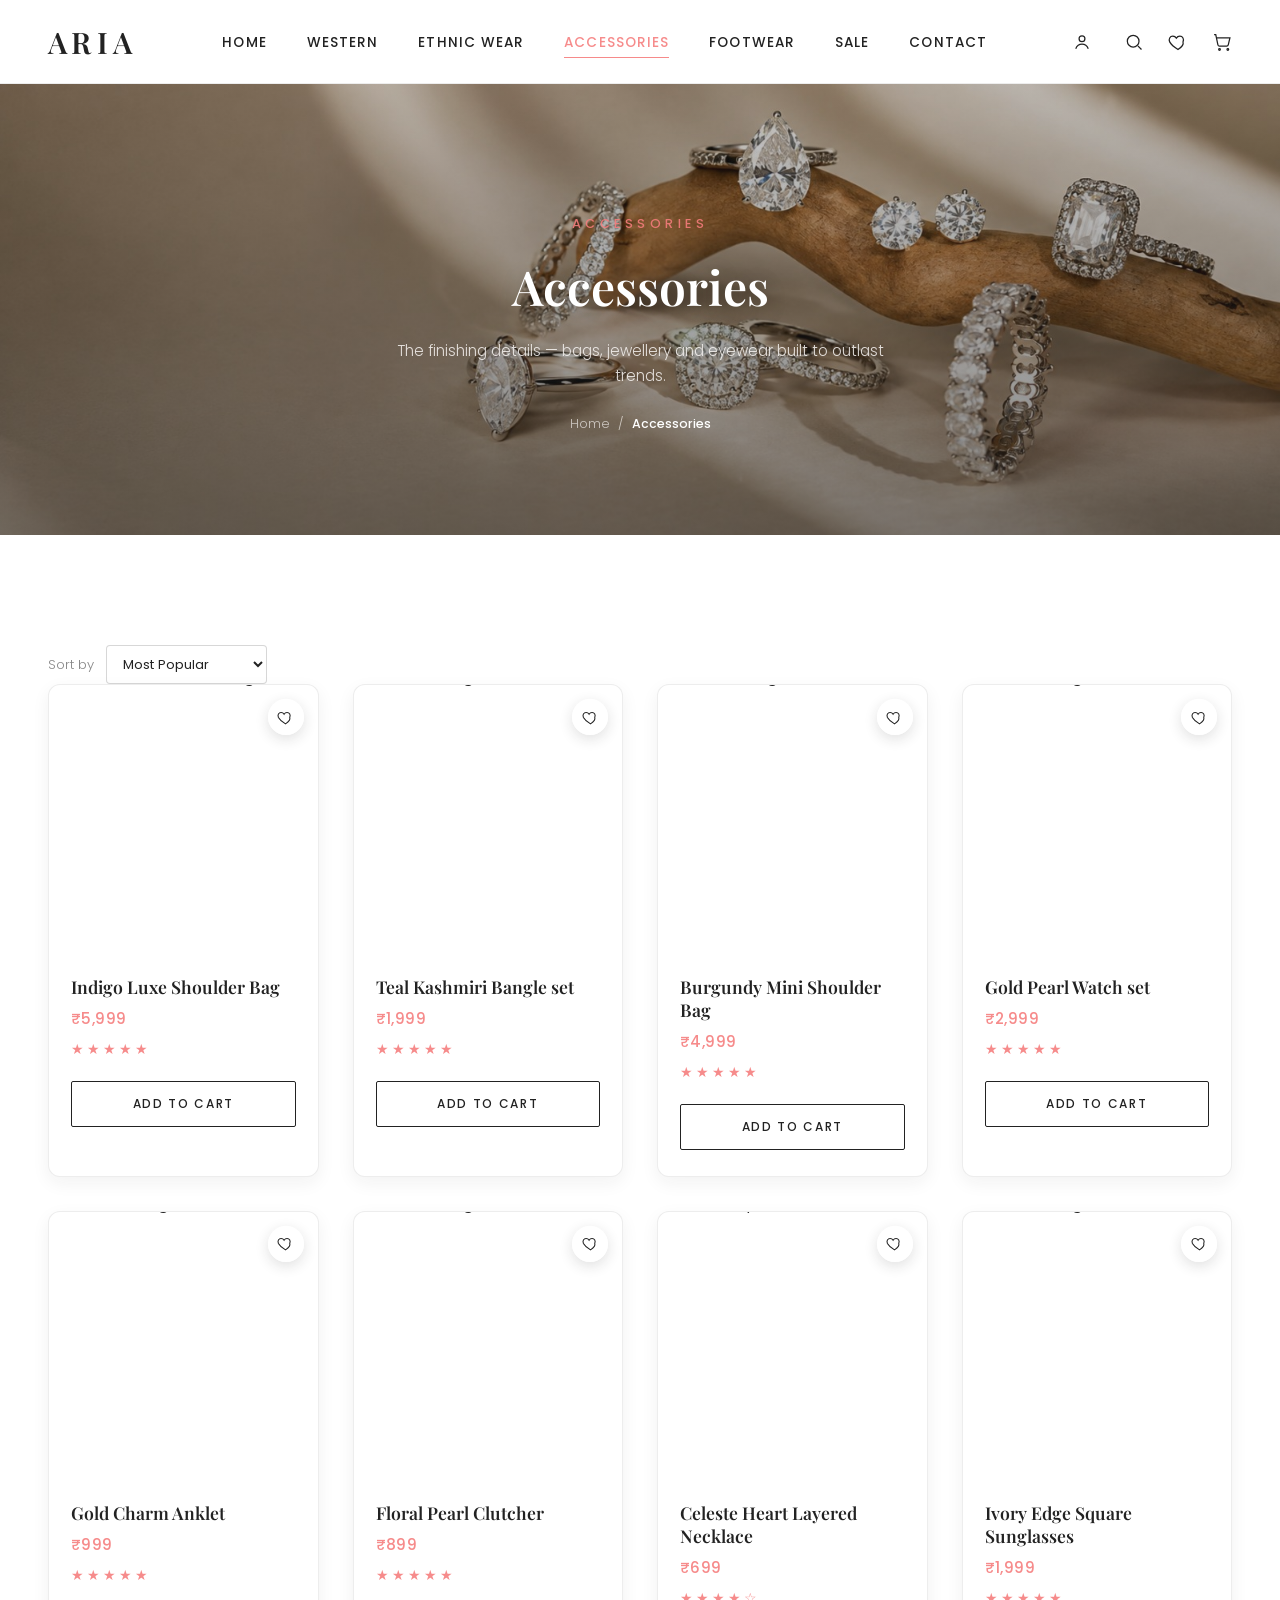
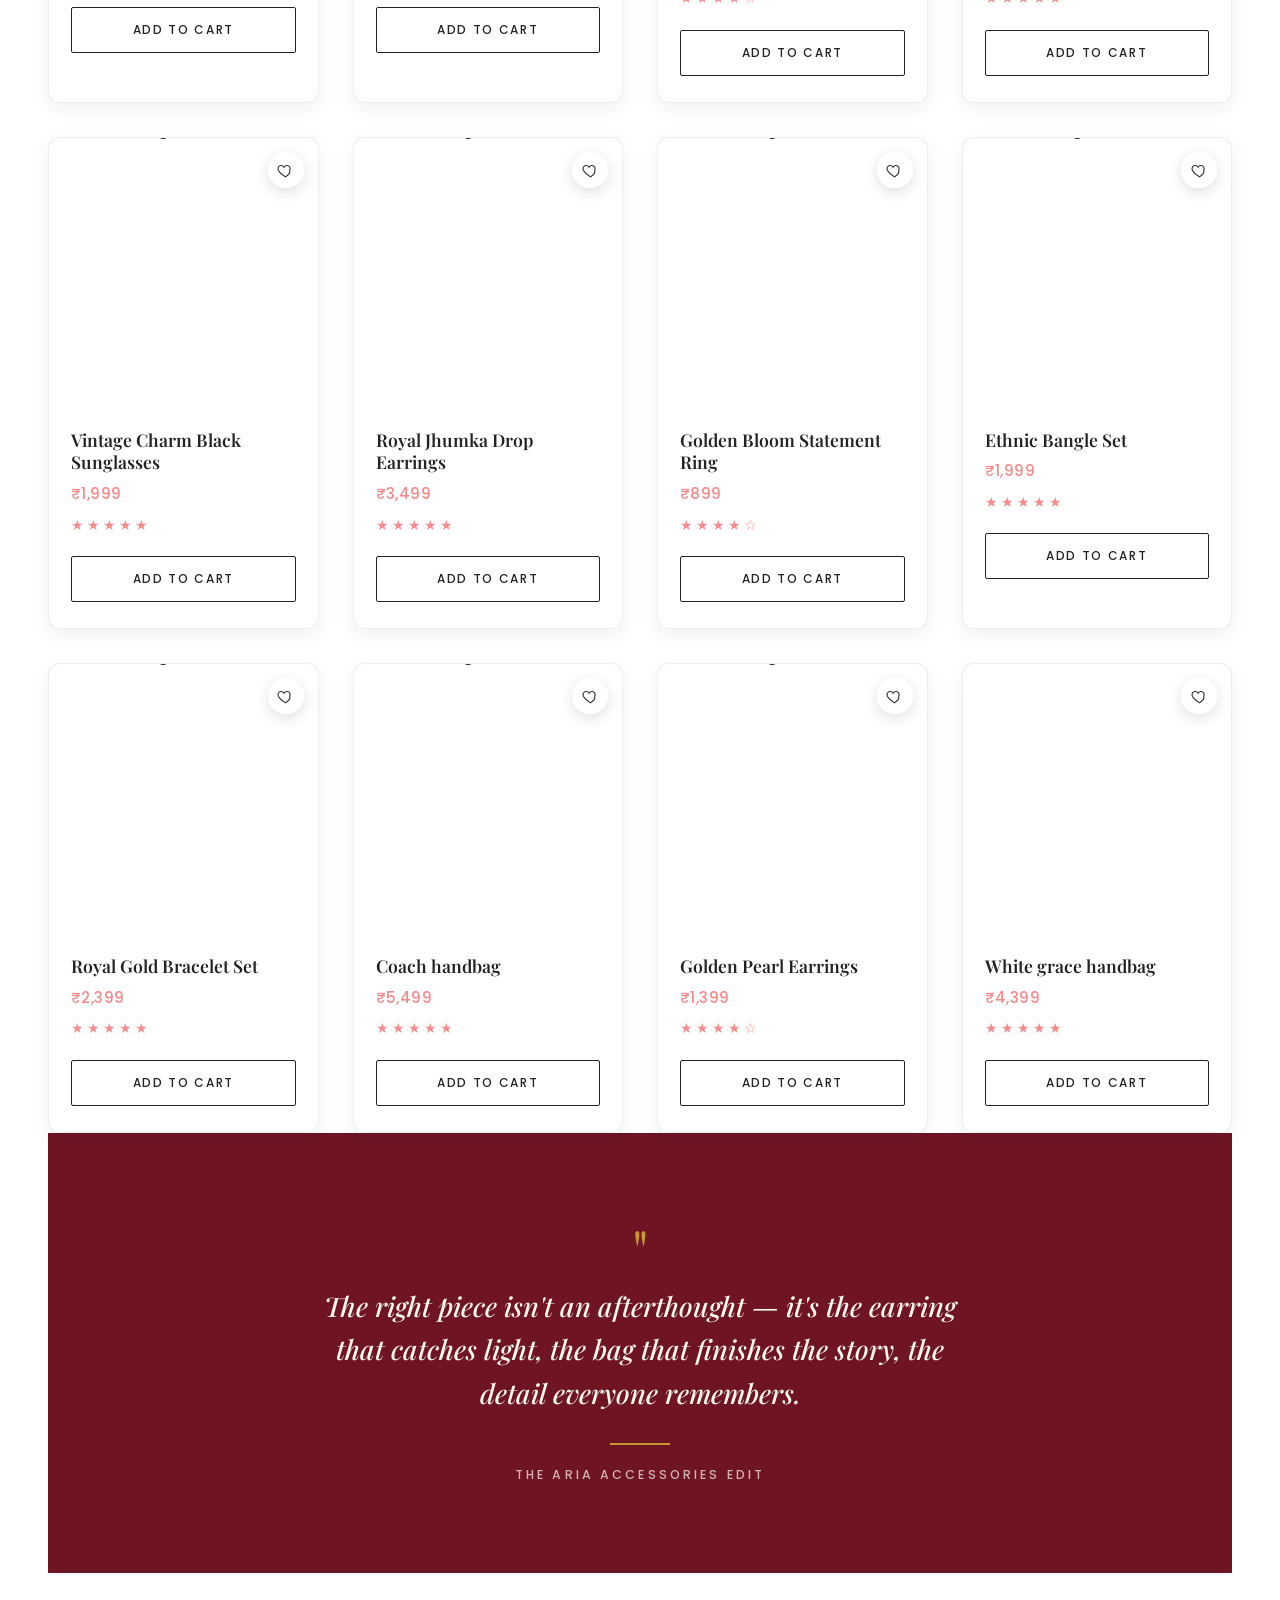
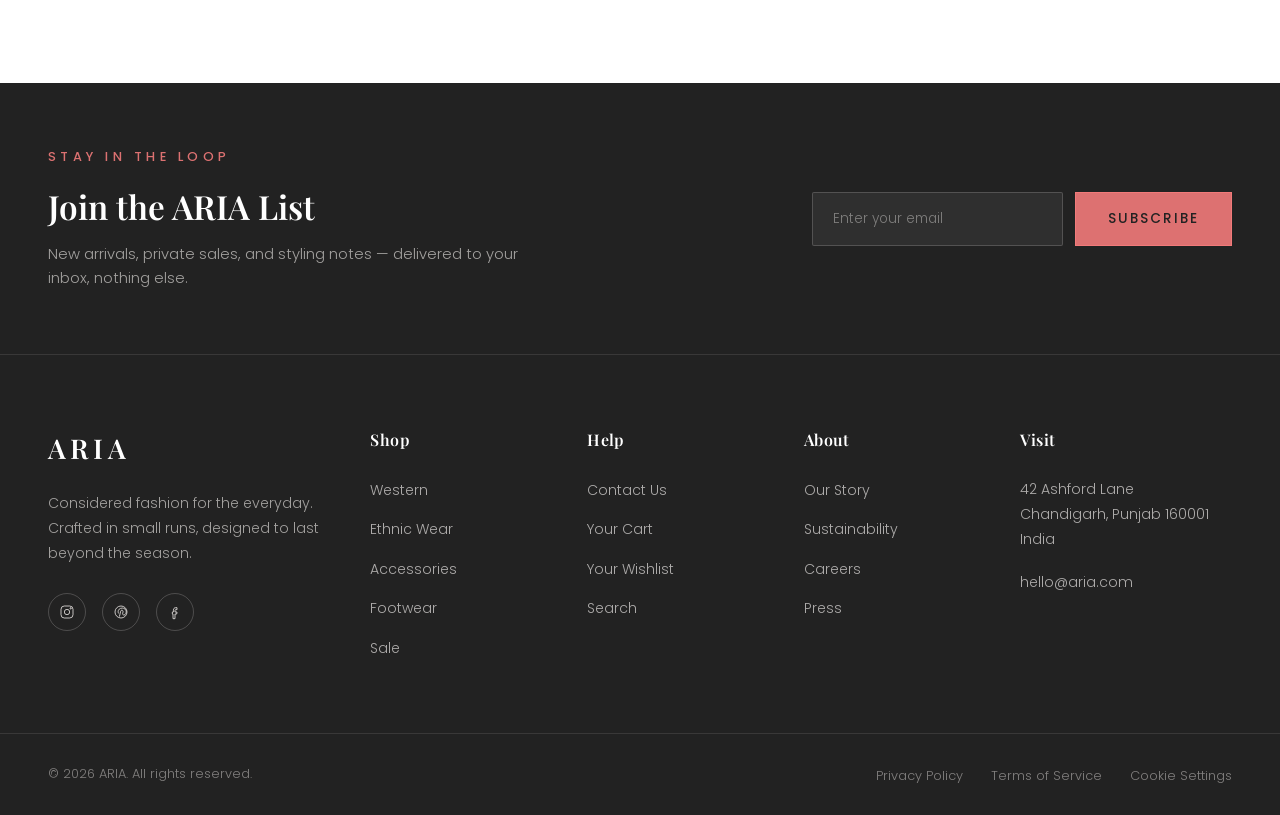
==== accessories.html @ abaa2804 "Add files via upload" ====
<!DOCTYPE html>
<html lang="en">
<head>
  <meta charset="UTF-8">
  <meta name="viewport" content="width=device-width, initial-scale=1.0">
  <title>Accessories — ARIA</title>
  <meta name="description" content="Shop accessories: handbags, sunglasses, jewellery and belts.">
  <link rel="preconnect" href="https://fonts.googleapis.com">
  <link rel="preconnect" href="https://fonts.gstatic.com" crossorigin>
  <link href="https://fonts.googleapis.com/css2?family=Playfair+Display:wght@400;500;600;700&family=Poppins:wght@300;400;500;600&display=swap" rel="stylesheet">
  <link rel="stylesheet" href="accessories.css">
</head>
<body>
  <header class="navbar">
    <div class="navbar__inner">
      <a href="index.html" class="navbar__logo">ARIA</a>

      <nav class="navbar__nav" aria-label="Main navigation">
        <ul class="navbar__links">
          <li><a href="index.html" class="nav-link">Home</a></li>
          <li><a href="western.html" class="nav-link">Western</a></li>
          <li><a href="ethnic.html" class="nav-link">Ethnic Wear</a></li>
          <li><a href="accessories.html" class="nav-link is-active">Accessories</a></li>
          <li><a href="footwear.html" class="nav-link">Footwear</a></li>
          <li><a href="sale.html" class="nav-link">Sale</a></li>
          <li><a href="contact.html" class="nav-link">Contact</a></li>
        </ul>
      </nav>
      <!-- account -->
<a href="login.html" class="icon-link" aria-label="Account, log in or sign up">
  <svg viewBox="0 0 24 24" class="icon" fill="none" stroke="currentColor" stroke-width="1.5">
    <circle cx="12" cy="8" r="3.5"></circle>
    <path d="M4.5 20c1.4-3.6 4.4-5.5 7.5-5.5s6.1 1.9 7.5 5.5"></path>
  </svg>
</a>
      <div class="navbar__icons">
        <!-- search -->
        <a href="search.html" class="icon-link" aria-label="Search">
          <svg viewBox="0 0 24 24" class="icon" fill="none" stroke="currentColor" stroke-width="1.5">
            <circle cx="11" cy="11" r="7"></circle>
            <line x1="21" y1="21" x2="16.65" y2="16.65"></line>
          </svg>
        </a>
        <!-- wishlist -->
        <a href="wishlist.html" class="icon-link" aria-label="Wishlist">
          <svg viewBox="0 0 24 24" class="icon" fill="none" stroke="currentColor" stroke-width="1.5">
            <path d="M12 21s-7.5-4.6-10-9.1C.5 8.4 2.3 5 5.8 5c2 0 3.4 1.1 4.2 2.4C10.8 6.1 12.2 5 14.2 5c3.5 0 5.3 3.4 3.8 6.9C19.5 16.4 12 21 12 21z"></path>
          </svg>
          <span class="icon-badge" data-wishlist-count>0</span>
        </a>
        <!-- cart -->
        <a href="cart.html" class="icon-link" aria-label="Cart">
          <svg viewBox="0 0 24 24" class="icon" fill="none" stroke="currentColor" stroke-width="1.5">
            <circle cx="9" cy="21" r="1"></circle>
            <circle cx="19" cy="21" r="1"></circle>
            <path d="M2.5 3h2l2.6 12.4a2 2 0 0 0 2 1.6h8.4a2 2 0 0 0 2-1.6L21.5 7H6"></path>
          </svg>
          <span class="icon-badge" data-cart-count>0</span>
        </a>
        <button type="button" class="menu-toggle" aria-label="Toggle menu" aria-expanded="false">
          <span></span><span></span><span></span>
        </button>
      </div>
    </div>
  </header>
  <section class="page-banner">
    <div class="page-banner__inner">
      <p class="page-banner__eyebrow">Accessories</p>
      <h1 class="page-banner__heading">Accessories</h1>
      <p class="page-banner__text">The finishing details — bags, jewellery and eyewear built to outlast trends.</p>
      <nav class="breadcrumbs" aria-label="Breadcrumb">
        <a href="index.html">Home</a>
        <span>/</span>
        <span aria-current="page">Accessories</span>
      </nav>
    </div>
  </section>
  <section class="arrivals shop-section" aria-labelledby="shop-heading">
  
      <div class="filter-bar__meta">
        
        <label class="filter-bar__sort">
          Sort by
          <select data-sort-select>
            <option value="newest">Newest</option>
            <option value="price-asc">Price: Low to High</option>
            <option value="price-desc">Price: High to Low</option>
            <option value="popular" selected>Most Popular</option>
          </select>
        </label>
      </div>
    </div>
    <div class="arrivals__grid " data-product-grid>
      <article class="product-card" data-category="Bags" data-price="3999">
        <div class="product-card__image-wrap">
          
          <button type="button" class="btn-wishlist" aria-label="Add Luna Metallic Handbag to wishlist">
            <svg viewBox="0 0 24 24" class="icon" fill="none" stroke="currentColor" stroke-width="1.5">
              <path d="M12 21s-7.5-4.6-10-9.1C.5 8.4 2.3 5 5.8 5c2 0 3.4 1.1 4.2 2.4C10.8 6.1 12.2 5 14.2 5c3.5 0 5.3 3.4 3.8 6.9C19.5 16.4 12 21 12 21z"></path>
            </svg>
          </button>
          <img src="https://i.pinimg.com/736x/60/20/68/602068c076c9138ba97f02c3cc2f4367.jpg" alt="Luna metallic handbag" class="product-card__image" loading="lazy">
        </div>
        <div class="product-card__info">
          <h3 class="product-card__name">Indigo Luxe Shoulder Bag</h3>
          <p class="product-card__price">₹5,999</p>
          <div class="star-rating" aria-label="Rated 5 out of 5 stars">
            <span>&#9733;</span><span>&#9733;</span><span>&#9733;</span><span>&#9733;</span><span>&#9733;</span>
          </div>
          <button type="button" class="btn-add-cart">Add to Cart</button>
        </div>
      </article>
      <article class="product-card" data-category="Eyewear" data-price="1999">
        <div class="product-card__image-wrap">
          
          <button type="button" class="btn-wishlist" aria-label="Add Noir Luxe Sunglasses to wishlist">
            <svg viewBox="0 0 24 24" class="icon" fill="none" stroke="currentColor" stroke-width="1.5">
              <path d="M12 21s-7.5-4.6-10-9.1C.5 8.4 2.3 5 5.8 5c2 0 3.4 1.1 4.2 2.4C10.8 6.1 12.2 5 14.2 5c3.5 0 5.3 3.4 3.8 6.9C19.5 16.4 12 21 12 21z"></path>
            </svg>
          </button>
          <img src="https://i.pinimg.com/736x/85/cb/fd/85cbfd3a54c96c14fa4e8f528e2cf90d.jpg" alt="Noir luxe sunglasses" class="product-card__image" loading="lazy">
        </div>
        <div class="product-card__info">
          <h3 class="product-card__name">Teal Kashmiri Bangle set</h3>
          <p class="product-card__price">₹1,999</p>
          <div class="star-rating" aria-label="Rated 5 out of 5 stars">
            <span>&#9733;</span><span>&#9733;</span><span>&#9733;</span><span>&#9733;</span><span>&#9733;</span>
          </div>
          <button type="button" class="btn-add-cart">Add to Cart</button>
        </div>
      </article>
      <article class="product-card" data-category="Eyewear" data-price="1999">
        <div class="product-card__image-wrap">
          
          <button type="button" class="btn-wishlist" aria-label="Add Noir Luxe Sunglasses to wishlist">
            <svg viewBox="0 0 24 24" class="icon" fill="none" stroke="currentColor" stroke-width="1.5">
              <path d="M12 21s-7.5-4.6-10-9.1C.5 8.4 2.3 5 5.8 5c2 0 3.4 1.1 4.2 2.4C10.8 6.1 12.2 5 14.2 5c3.5 0 5.3 3.4 3.8 6.9C19.5 16.4 12 21 12 21z"></path>
            </svg>
          </button>
          <img src="https://i.pinimg.com/736x/68/08/d7/6808d70d153dd049668aa080466067ca.jpg" alt="Noir luxe sunglasses" class="product-card__image" loading="lazy">
        </div>
        <div class="product-card__info">
          <h3 class="product-card__name">Burgundy Mini Shoulder Bag</h3>
          <p class="product-card__price">₹4,999</p>
          <div class="star-rating" aria-label="Rated 5 out of 5 stars">
            <span>&#9733;</span><span>&#9733;</span><span>&#9733;</span><span>&#9733;</span><span>&#9733;</span>
          </div>
          <button type="button" class="btn-add-cart">Add to Cart</button>
        </div>
      </article>
      <article class="product-card" data-category="Eyewear" data-price="1999">
        <div class="product-card__image-wrap">
          
          <button type="button" class="btn-wishlist" aria-label="Add Noir Luxe Sunglasses to wishlist">
            <svg viewBox="0 0 24 24" class="icon" fill="none" stroke="currentColor" stroke-width="1.5">
              <path d="M12 21s-7.5-4.6-10-9.1C.5 8.4 2.3 5 5.8 5c2 0 3.4 1.1 4.2 2.4C10.8 6.1 12.2 5 14.2 5c3.5 0 5.3 3.4 3.8 6.9C19.5 16.4 12 21 12 21z"></path>
            </svg>
          </button>
          <img src="https://i.pinimg.com/736x/0a/fb/5a/0afb5a76e000cd88df48e771f64b5a23.jpg" alt="Noir luxe sunglasses" class="product-card__image" loading="lazy">
        </div>
        <div class="product-card__info">
          <h3 class="product-card__name">Gold Pearl Watch set</h3>
          <p class="product-card__price">₹2,999</p>
          <div class="star-rating" aria-label="Rated 5 out of 5 stars">
            <span>&#9733;</span><span>&#9733;</span><span>&#9733;</span><span>&#9733;</span><span>&#9733;</span>
          </div>
          <button type="button" class="btn-add-cart">Add to Cart</button>
        </div>
      </article>
      <article class="product-card" data-category="Eyewear" data-price="1999">
        <div class="product-card__image-wrap">
          
          <button type="button" class="btn-wishlist" aria-label="Add Noir Luxe Sunglasses to wishlist">
            <svg viewBox="0 0 24 24" class="icon" fill="none" stroke="currentColor" stroke-width="1.5">
              <path d="M12 21s-7.5-4.6-10-9.1C.5 8.4 2.3 5 5.8 5c2 0 3.4 1.1 4.2 2.4C10.8 6.1 12.2 5 14.2 5c3.5 0 5.3 3.4 3.8 6.9C19.5 16.4 12 21 12 21z"></path>
            </svg>
          </button>
          <img src="https://i.pinimg.com/736x/27/ab/d6/27abd618ab5b636e721ae0965f995fbb.jpg" alt="Noir luxe sunglasses" class="product-card__image" loading="lazy">
        </div>
        <div class="product-card__info">
          <h3 class="product-card__name">Gold Charm Anklet</h3>
          <p class="product-card__price">₹999</p>
          <div class="star-rating" aria-label="Rated 5 out of 5 stars">
            <span>&#9733;</span><span>&#9733;</span><span>&#9733;</span><span>&#9733;</span><span>&#9733;</span>
          </div>
          <button type="button" class="btn-add-cart">Add to Cart</button>
        </div>
      </article>

      <article class="product-card" data-category="Eyewear" data-price="1999">
        <div class="product-card__image-wrap">
          
          <button type="button" class="btn-wishlist" aria-label="Add Noir Luxe Sunglasses to wishlist">
            <svg viewBox="0 0 24 24" class="icon" fill="none" stroke="currentColor" stroke-width="1.5">
              <path d="M12 21s-7.5-4.6-10-9.1C.5 8.4 2.3 5 5.8 5c2 0 3.4 1.1 4.2 2.4C10.8 6.1 12.2 5 14.2 5c3.5 0 5.3 3.4 3.8 6.9C19.5 16.4 12 21 12 21z"></path>
            </svg>
          </button>
          <img src="https://i.pinimg.com/736x/20/47/6f/20476f0fa6acae4bd4856484c4155cf2.jpg" alt="Noir luxe sunglasses" class="product-card__image" loading="lazy">
        </div>
        <div class="product-card__info">
          <h3 class="product-card__name">Floral Pearl Clutcher</h3>
          <p class="product-card__price">₹899</p>
          <div class="star-rating" aria-label="Rated 5 out of 5 stars">
            <span>&#9733;</span><span>&#9733;</span><span>&#9733;</span><span>&#9733;</span><span>&#9733;</span>
          </div>
          <button type="button" class="btn-add-cart">Add to Cart</button>
        </div>
      </article>

      <article class="product-card" data-category="Jewellery" data-price="1799">
        <div class="product-card__image-wrap">
          
          <button type="button" class="btn-wishlist" aria-label="Add Celeste Layered Necklace to wishlist">
            <svg viewBox="0 0 24 24" class="icon" fill="none" stroke="currentColor" stroke-width="1.5">
              <path d="M12 21s-7.5-4.6-10-9.1C.5 8.4 2.3 5 5.8 5c2 0 3.4 1.1 4.2 2.4C10.8 6.1 12.2 5 14.2 5c3.5 0 5.3 3.4 3.8 6.9C19.5 16.4 12 21 12 21z"></path>
            </svg>
          </button>
          <img src="https://i.pinimg.com/1200x/ae/f9/b3/aef9b3e611f732db3b8d74d9e1dc13fb.jpg" alt="Celeste layered necklace" class="product-card__image" loading="lazy">
        </div>
        <div class="product-card__info">
          <h3 class="product-card__name">Celeste Heart Layered Necklace</h3>
          <p class="product-card__price">₹699</p>
          <div class="star-rating" aria-label="Rated 4 out of 5 stars">
            <span>&#9733;</span><span>&#9733;</span><span>&#9733;</span><span>&#9733;</span><span>&#9734;</span>
          </div>
          <button type="button" class="btn-add-cart">Add to Cart</button>
        </div>
      </article>
      <article class="product-card" data-category="Eyewear" data-price="1999">
        <div class="product-card__image-wrap">
          
          <button type="button" class="btn-wishlist" aria-label="Add Noir Luxe Sunglasses to wishlist">
            <svg viewBox="0 0 24 24" class="icon" fill="none" stroke="currentColor" stroke-width="1.5">
              <path d="M12 21s-7.5-4.6-10-9.1C.5 8.4 2.3 5 5.8 5c2 0 3.4 1.1 4.2 2.4C10.8 6.1 12.2 5 14.2 5c3.5 0 5.3 3.4 3.8 6.9C19.5 16.4 12 21 12 21z"></path>
            </svg>
          </button>
          <img src="https://i.pinimg.com/736x/40/cf/2a/40cf2a49d612ba98e9dedd20afcadd96.jpg" alt="Noir luxe sunglasses" class="product-card__image" loading="lazy">
        </div>
        <div class="product-card__info">
          <h3 class="product-card__name">Ivory Edge Square Sunglasses</h3>
          <p class="product-card__price">₹1,999</p>
          <div class="star-rating" aria-label="Rated 5 out of 5 stars">
            <span>&#9733;</span><span>&#9733;</span><span>&#9733;</span><span>&#9733;</span><span>&#9733;</span>
          </div>
          <button type="button" class="btn-add-cart">Add to Cart</button>
        </div>
      </article>
      <article class="product-card" data-category="Eyewear" data-price="1999">
        <div class="product-card__image-wrap">
          
          <button type="button" class="btn-wishlist" aria-label="Add Noir Luxe Sunglasses to wishlist">
            <svg viewBox="0 0 24 24" class="icon" fill="none" stroke="currentColor" stroke-width="1.5">
              <path d="M12 21s-7.5-4.6-10-9.1C.5 8.4 2.3 5 5.8 5c2 0 3.4 1.1 4.2 2.4C10.8 6.1 12.2 5 14.2 5c3.5 0 5.3 3.4 3.8 6.9C19.5 16.4 12 21 12 21z"></path>
            </svg>
          </button>
          <img src="https://i.pinimg.com/736x/4f/61/bd/4f61bdd1545cc6475b899d407a676a05.jpg" alt="Noir luxe sunglasses" class="product-card__image" loading="lazy">
        </div>
        <div class="product-card__info">
          <h3 class="product-card__name">Vintage Charm Black Sunglasses</h3>
          <p class="product-card__price">₹1,999</p>
          <div class="star-rating" aria-label="Rated 5 out of 5 stars">
            <span>&#9733;</span><span>&#9733;</span><span>&#9733;</span><span>&#9733;</span><span>&#9733;</span>
          </div>
          <button type="button" class="btn-add-cart">Add to Cart</button>
        </div>
      </article>
      <article class="product-card" data-category="Eyewear" data-price="1999">
        <div class="product-card__image-wrap">
          
          <button type="button" class="btn-wishlist" aria-label="Add Noir Luxe Sunglasses to wishlist">
            <svg viewBox="0 0 24 24" class="icon" fill="none" stroke="currentColor" stroke-width="1.5">
              <path d="M12 21s-7.5-4.6-10-9.1C.5 8.4 2.3 5 5.8 5c2 0 3.4 1.1 4.2 2.4C10.8 6.1 12.2 5 14.2 5c3.5 0 5.3 3.4 3.8 6.9C19.5 16.4 12 21 12 21z"></path>
            </svg>
          </button>
          <img src="https://i.pinimg.com/736x/b7/50/e5/b750e5a680fbdda62bf4608f261cb906.jpg" alt="Noir luxe sunglasses" class="product-card__image" loading="lazy">
        </div>
        <div class="product-card__info">
          <h3 class="product-card__name">Royal Jhumka Drop Earrings</h3>
          <p class="product-card__price">₹3,499</p>
          <div class="star-rating" aria-label="Rated 5 out of 5 stars">
            <span>&#9733;</span><span>&#9733;</span><span>&#9733;</span><span>&#9733;</span><span>&#9733;</span>
          </div>
          <button type="button" class="btn-add-cart">Add to Cart</button>
        </div>
      </article>
      <article class="product-card" data-category="Eyewear" data-price="1999">
        <div class="product-card__image-wrap">
          
          <button type="button" class="btn-wishlist" aria-label="Add Noir Luxe Sunglasses to wishlist">
            <svg viewBox="0 0 24 24" class="icon" fill="none" stroke="currentColor" stroke-width="1.5">
              <path d="M12 21s-7.5-4.6-10-9.1C.5 8.4 2.3 5 5.8 5c2 0 3.4 1.1 4.2 2.4C10.8 6.1 12.2 5 14.2 5c3.5 0 5.3 3.4 3.8 6.9C19.5 16.4 12 21 12 21z"></path>
            </svg>
          </button>
          <img src="https://i.pinimg.com/736x/3b/31/d0/3b31d015b80c87a4a9eb5348ef7c89b0.jpg" alt="Noir luxe sunglasses" class="product-card__image" loading="lazy">
        </div>
        <div class="product-card__info">
          <h3 class="product-card__name">Golden Bloom Statement Ring</h3>
          <p class="product-card__price">₹899</p>
          <div class="star-rating" aria-label="Rated 5 out of 5 stars">
            <span>&#9733;</span><span>&#9733;</span><span>&#9733;</span><span>&#9733;</span><span>&#9734;</span>
          </div>
          <button type="button" class="btn-add-cart">Add to Cart</button>
        </div>
      </article>
      <article class="product-card" data-category="Eyewear" data-price="1999">
        <div class="product-card__image-wrap">
          
          <button type="button" class="btn-wishlist" aria-label="Add Noir Luxe Sunglasses to wishlist">
            <svg viewBox="0 0 24 24" class="icon" fill="none" stroke="currentColor" stroke-width="1.5">
              <path d="M12 21s-7.5-4.6-10-9.1C.5 8.4 2.3 5 5.8 5c2 0 3.4 1.1 4.2 2.4C10.8 6.1 12.2 5 14.2 5c3.5 0 5.3 3.4 3.8 6.9C19.5 16.4 12 21 12 21z"></path>
            </svg>
          </button>
          <img src="https://i.pinimg.com/736x/02/cf/8f/02cf8f1fe417a9a9e61f46622a0d399a.jpg" alt="Noir luxe sunglasses" class="product-card__image" loading="lazy">
        </div>
        <div class="product-card__info">
          <h3 class="product-card__name">Ethnic Bangle Set</h3>
          <p class="product-card__price">₹1,999</p>
          <div class="star-rating" aria-label="Rated 5 out of 5 stars">
            <span>&#9733;</span><span>&#9733;</span><span>&#9733;</span><span>&#9733;</span><span>&#9733;</span>
          </div>
          <button type="button" class="btn-add-cart">Add to Cart</button>
        </div>
      </article>
      <article class="product-card" data-category="Eyewear" data-price="1999">
        <div class="product-card__image-wrap">
          
          <button type="button" class="btn-wishlist" aria-label="Add Noir Luxe Sunglasses to wishlist">
            <svg viewBox="0 0 24 24" class="icon" fill="none" stroke="currentColor" stroke-width="1.5">
              <path d="M12 21s-7.5-4.6-10-9.1C.5 8.4 2.3 5 5.8 5c2 0 3.4 1.1 4.2 2.4C10.8 6.1 12.2 5 14.2 5c3.5 0 5.3 3.4 3.8 6.9C19.5 16.4 12 21 12 21z"></path>
            </svg>
          </button>
          <img src="https://i.pinimg.com/736x/08/ce/ba/08ceba9ff7a7661d224fc0d15970b5b2.jpg" alt="Noir luxe sunglasses" class="product-card__image" loading="lazy">
        </div>
        <div class="product-card__info">
          <h3 class="product-card__name">Royal Gold Bracelet Set</h3>
          <p class="product-card__price">₹2,399</p>
          <div class="star-rating" aria-label="Rated 5 out of 5 stars">
            <span>&#9733;</span><span>&#9733;</span><span>&#9733;</span><span>&#9733;</span><span>&#9733;</span>
          </div>
          <button type="button" class="btn-add-cart">Add to Cart</button>
        </div>
      </article>
      <article class="product-card" data-category="Eyewear" data-price="1999">
        <div class="product-card__image-wrap">
          
          <button type="button" class="btn-wishlist" aria-label="Add Noir Luxe Sunglasses to wishlist">
            <svg viewBox="0 0 24 24" class="icon" fill="none" stroke="currentColor" stroke-width="1.5">
              <path d="M12 21s-7.5-4.6-10-9.1C.5 8.4 2.3 5 5.8 5c2 0 3.4 1.1 4.2 2.4C10.8 6.1 12.2 5 14.2 5c3.5 0 5.3 3.4 3.8 6.9C19.5 16.4 12 21 12 21z"></path>
            </svg>
          </button>
          <img src="https://i.pinimg.com/1200x/7b/26/17/7b26175ce38d9e03d7379e2b7d85aa0e.jpg" alt="Noir luxe sunglasses" class="product-card__image" loading="lazy">
        </div>
        <div class="product-card__info">
          <h3 class="product-card__name">Coach handbag</h3>
          <p class="product-card__price">₹5,499</p>
          <div class="star-rating" aria-label="Rated 5 out of 5 stars">
            <span>&#9733;</span><span>&#9733;</span><span>&#9733;</span><span>&#9733;</span><span>&#9733;</span>
          </div>
          <button type="button" class="btn-add-cart">Add to Cart</button>
        </div>
      </article>
      <article class="product-card" data-category="Eyewear" data-price="1999">
        <div class="product-card__image-wrap">
          
          <button type="button" class="btn-wishlist" aria-label="Add Noir Luxe Sunglasses to wishlist">
            <svg viewBox="0 0 24 24" class="icon" fill="none" stroke="currentColor" stroke-width="1.5">
              <path d="M12 21s-7.5-4.6-10-9.1C.5 8.4 2.3 5 5.8 5c2 0 3.4 1.1 4.2 2.4C10.8 6.1 12.2 5 14.2 5c3.5 0 5.3 3.4 3.8 6.9C19.5 16.4 12 21 12 21z"></path>
            </svg>
          </button>
          <img src="https://i.pinimg.com/1200x/5f/da/86/5fda86cbd6677ed33f99c794a500b8e7.jpg" alt="Noir luxe sunglasses" class="product-card__image" loading="lazy">
        </div>
        <div class="product-card__info">
          <h3 class="product-card__name">Golden Pearl Earrings</h3>
          <p class="product-card__price">₹1,399</p>
          <div class="star-rating" aria-label="Rated 4 out of 5 stars">
            <span>&#9733;</span><span>&#9733;</span><span>&#9733;</span><span>&#9733;</span><span>&#9734;</span>
          </div>
          <button type="button" class="btn-add-cart">Add to Cart</button>
        </div>
      </article>

      <article class="product-card" data-category="Belts" data-price="1499">
        <div class="product-card__image-wrap">
          
          <button type="button" class="btn-wishlist" aria-label="Add Gilded Leather Belt to wishlist">
            <svg viewBox="0 0 24 24" class="icon" fill="none" stroke="currentColor" stroke-width="1.5">
              <path d="M12 21s-7.5-4.6-10-9.1C.5 8.4 2.3 5 5.8 5c2 0 3.4 1.1 4.2 2.4C10.8 6.1 12.2 5 14.2 5c3.5 0 5.3 3.4 3.8 6.9C19.5 16.4 12 21 12 21z"></path>
            </svg>
          </button>
          <img src="https://i.pinimg.com/736x/ec/01/1f/ec011f4d3ec78874dba155234598eca2.jpg" alt="Gilded leather belt" class="product-card__image" loading="lazy">
        </div>
        <div class="product-card__info">
          <h3 class="product-card__name">White grace handbag</h3>
          <p class="product-card__price">₹4,399</p>
          <div class="star-rating" aria-label="Rated 5 out of 5 stars">
            <span>&#9733;</span><span>&#9733;</span><span>&#9733;</span><span>&#9733;</span><span>&#9733;</span>
          </div>
          <button type="button" class="btn-add-cart">Add to Cart</button>
        </div>
      </article>

    </div>

      <section class="accessories-quote" aria-label="Brand quote">
    <div class="accessories-quote__inner">
      <span class="accessories-quote__mark">"</span>
      <p class="accessories-quote__text">
        The right piece isn't an afterthought — it's the earring that catches light, the bag that finishes the story, the detail everyone remembers.
      </p>
      <span class="accessories-quote__divider"></span>
      <p class="accessories-quote__attribution">The ARIA Accessories Edit</p>
    </div>
  </section>

  
    <p class="filter-empty" data-filter-empty hidden>No products match this filter — try “All” or a different category.</p>
  </section>
  <footer class="site-footer">
    <div class="footer__newsletter">
      <div class="footer__newsletter-inner">
        <div class="footer__newsletter-text">
          <p class="footer__eyebrow">Stay in the Loop</p>
          <h2 class="footer__newsletter-heading">Join the ARIA List</h2>
          <p class="footer__newsletter-copy">New arrivals, private sales, and styling notes — delivered to your inbox, nothing else.</p>
        </div>
        <form class="footer__newsletter-form" aria-label="Newsletter signup" data-newsletter-form>
          <label for="footer-email" class="visually-hidden">Email address</label>
          <input type="email" id="footer-email" name="email" placeholder="Enter your email" required>
          <button type="submit" class="btn-gold">Subscribe</button>
        </form>
      </div>
    </div>

    <div class="footer__main">
      <div class="footer__col footer__col--brand">
        <a href="index.html" class="footer__logo">ARIA</a>
        <p class="footer__brand-copy">Considered fashion for the everyday. Crafted in small runs, designed to last beyond the season.</p>
        <div class="footer__socials">
          <a href="#" class="social-link" aria-label="Instagram">
            <svg viewBox="0 0 24 24" class="icon" fill="none" stroke="currentColor" stroke-width="1.5">
              <rect x="3" y="3" width="18" height="18" rx="5"></rect>
              <circle cx="12" cy="12" r="4"></circle>
              <circle cx="17.5" cy="6.5" r="1"></circle>
            </svg>
          </a>
          <a href="#" class="social-link" aria-label="Pinterest">
            <svg viewBox="0 0 24 24" class="icon" fill="none" stroke="currentColor" stroke-width="1.5">
              <circle cx="12" cy="12" r="9"></circle>
              <path d="M9.5 19c1-3.2 1.6-5.8 2-8.2.3-1.7 2.6-2 3.4-.6.5.9.2 2.1-.3 3.4-.7 1.8.4 3.2 2.1 2.9 2-.4 3.1-2.7 3.1-5 0-3.1-2.6-5.4-5.9-5.4-4 0-6.2 2.7-6.2 5.5 0 1 .4 2.1 1 2.7"></path>
            </svg>
          </a>
          <a href="#" class="social-link" aria-label="Facebook">
            <svg viewBox="0 0 24 24" class="icon" fill="none" stroke="currentColor" stroke-width="1.5">
              <path d="M15 8.5h-2c-.6 0-1 .4-1 1V12h3l-.4 3h-2.6v7h-3v-7H8v-3h1.6V9.2C9.6 6.9 11 5.5 13.1 5.5H15v3z"></path>
            </svg>
          </a>
        </div>
      </div>

      <nav class="footer__col" aria-label="Shop">
        <h3 class="footer__col-title">Shop</h3>
        <ul class="footer__links">
          <li><a href="western.html" class="footer-link">Western</a></li>
          <li><a href="ethnic.html" class="footer-link">Ethnic Wear</a></li>
          <li><a href="accessories.html" class="footer-link">Accessories</a></li>
          <li><a href="footwear.html" class="footer-link">Footwear</a></li>
          <li><a href="sale.html" class="footer-link">Sale</a></li>
        </ul>
      </nav>

      <nav class="footer__col" aria-label="Help">
        <h3 class="footer__col-title">Help</h3>
        <ul class="footer__links">
          <li><a href="contact.html" class="footer-link">Contact Us</a></li>
          <li><a href="cart.html" class="footer-link">Your Cart</a></li>
          <li><a href="wishlist.html" class="footer-link">Your Wishlist</a></li>
          <li><a href="search.html" class="footer-link">Search</a></li>
        </ul>
      </nav>

      <nav class="footer__col" aria-label="About">
        <h3 class="footer__col-title">About</h3>
        <ul class="footer__links">
          <li><a href="index.html" class="footer-link">Our Story</a></li>
          <li><a href="index.html" class="footer-link">Sustainability</a></li>
          <li><a href="contact.html" class="footer-link">Careers</a></li>
          <li><a href="contact.html" class="footer-link">Press</a></li>
        </ul>
      </nav>

      <div class="footer__col">
        <h3 class="footer__col-title">Visit</h3>
        <address class="footer__address">
          42 Ashford Lane<br>
          Chandigarh, Punjab 160001<br>
          India
        </address>
        <a href="mailto:hello@aria.com" class="footer-link footer__email">hello@aria.com</a>
      </div>
    </div>

    <div class="footer__bottom">
      <p class="footer__copyright">&copy; 2026 ARIA. All rights reserved.</p>
      <ul class="footer__legal">
        <li><a href="#" class="footer-link footer-link--small">Privacy Policy</a></li>
        <li><a href="#" class="footer-link footer-link--small">Terms of Service</a></li>
        <li><a href="#" class="footer-link footer-link--small">Cookie Settings</a></li>
      </ul>
    </div>
  </footer>
  <div class="toast" data-toast></div>
  <script src="site.js"></script>
</body>
</html>
---- accessories.css ----
/* =========================================================
   ROOT VARIABLES + GLOBAL RESET
   ========================================================= */

:root {
  --color-white:     #FFFFFF;
  --color-offwhite:  #F8F5F2;
  --color-black:     #222222;
  --color-gold:      #f57c7ce2;

  --font-heading: 'Playfair Display', serif;
  --font-body:    'Poppins', sans-serif;

  --nav-height: 84px;
  --transition-base: 0.35s ease;
}

* {
  margin: 0;
  padding: 0;
  box-sizing: border-box;
}

html {
  scroll-behavior: smooth;
}

html, body {
  overflow-x: hidden;
}

body {
  font-family: var(--font-body);
  color: var(--color-black);
  background-color: var(--color-white);
  line-height: 1.6;
  font-weight: 300;
}

a {
  text-decoration: none;
  color: inherit;
}

ul {
  list-style: none;
}

img {
  max-width: 100%;
  display: block;
}


/* =========================================================
   NAVBAR
   ========================================================= */

.navbar {
  position: sticky;
  top: 0;
  left: 0;
  width: 100%;
  height: var(--nav-height);
  background-color: var(--color-white);
  border-bottom: 1px solid rgba(34, 34, 34, 0.08);
  z-index: 1000;
}

.navbar__inner {
  max-width: 1400px;
  height: 100%;
  margin: 0 auto;
  padding: 0 48px;
  display: flex;
  align-items: center;
  justify-content: space-between;
  gap: 32px;
}

.navbar__logo {
  font-family: var(--font-heading);
  font-size: 1.85rem;
  font-weight: 600;
  letter-spacing: 0.18em;
  color: var(--color-black);
  white-space: nowrap;
}

.navbar__nav {
  flex: 1;
  display: flex;
  justify-content: center;
}

.navbar__links {
  display: flex;
  align-items: center;
  gap: 40px;
}

.nav-link {
  position: relative;
  font-size: 0.85rem;
  font-weight: 500;
  letter-spacing: 0.08em;
  text-transform: uppercase;
  color: var(--color-black);
  padding-bottom: 6px;
  transition: color var(--transition-base);
}

.nav-link::after {
  content: '';
  position: absolute;
  left: 0;
  bottom: 0;
  width: 100%;
  height: 1px;
  background-color: var(--color-gold);
  transform: scaleX(0);
  transform-origin: right;
  transition: transform var(--transition-base);
}

.nav-link:hover {
  color: var(--color-gold);
}

.nav-link:hover::after {
  transform: scaleX(1);
  transform-origin: left;
}

.nav-link.is-active {
  color: var(--color-gold);
}

.nav-link.is-active::after {
  transform: scaleX(1);
  transform-origin: left;
}

.navbar__icons {
  display: flex;
  align-items: center;
  gap: 24px;
}

.icon-link {
  position: relative;
  display: inline-flex;
  align-items: center;
  justify-content: center;
  transition: color var(--transition-base), transform var(--transition-base);
}

.icon-link:hover {
  color: var(--color-gold);
  transform: translateY(-2px);
}

.icon {
  width: 20px;
  height: 20px;
}

.icon-badge {
  position: absolute;
  top: -6px;
  right: -8px;
  min-width: 16px;
  height: 16px;
  padding: 0 4px;
  display: none;
  align-items: center;
  justify-content: center;
  font-size: 0.65rem;
  font-weight: 600;
  line-height: 1;
  color: var(--color-white);
  background-color: var(--color-gold);
  border-radius: 999px;
}

.icon-badge.is-visible {
  display: flex;
}

.menu-toggle {
  display: none;
  flex-direction: column;
  justify-content: center;
  gap: 5px;
  width: 32px;
  height: 32px;
  background: none;
  border: none;
  cursor: pointer;
}

.menu-toggle span {
  display: block;
  width: 100%;
  height: 1.5px;
  background-color: var(--color-black);
  transition: transform var(--transition-base), opacity var(--transition-base);
}

.menu-toggle.is-open span:nth-child(1) {
  transform: translateY(6.5px) rotate(45deg);
}

.menu-toggle.is-open span:nth-child(2) {
  opacity: 0;
}

.menu-toggle.is-open span:nth-child(3) {
  transform: translateY(-6.5px) rotate(-45deg);
}


/* =========================================================
   PAGE BANNER (Accessories hero)
   ========================================================= */

.page-banner {
  position: relative;
  background-image:
    linear-gradient(180deg, rgba(34,34,34,0.25) 0%, rgba(34,34,34,0.55) 100%),
    url('accessories banner.jpeg');
  background-size: cover;
  background-position: center 55%;
  background-repeat: no-repeat;
  padding: 130px 48px 100px;
  text-align: center;
}

.page-banner__inner {
  max-width: 720px;
  margin: 0 auto;
}

.page-banner__eyebrow {
  font-size: 0.8rem;
  font-weight: 500;
  letter-spacing: 0.35em;
  text-transform: uppercase;
  color: var(--color-gold);
  margin-bottom: 14px;
}

.page-banner__heading {
  font-family: var(--font-heading);
  font-size: clamp(2rem, 4vw, 3rem);
  font-weight: 600;
  color: var(--color-white);
  margin-bottom: 14px;
  text-shadow: 0 4px 20px rgba(0, 0, 0, 0.3);
}

.page-banner__text {
  font-size: 0.95rem;
  font-weight: 300;
  color: rgba(248, 245, 242, 0.85);
  max-width: 520px;
  margin: 0 auto 22px;
}

.breadcrumbs {
  display: inline-flex;
  align-items: center;
  gap: 8px;
  font-size: 0.78rem;
  color: rgba(248, 245, 242, 0.7);
}

.breadcrumbs a {
  color: rgba(248, 245, 242, 0.7);
  transition: color var(--transition-base);
}

.breadcrumbs a:hover {
  color: var(--color-gold);
}

.breadcrumbs [aria-current="page"] {
  color: var(--color-white);
  font-weight: 500;
}

/* =========================================================
   SHOP SECTION — FILTER BAR
   ========================================================= */

.shop-section {
  padding-top: 56px;
}

.filter-bar {
  max-width: 1400px;
  margin: 0 auto 44px;
  display: flex;
  align-items: center;
  justify-content: space-between;
  flex-wrap: wrap;
  gap: 20px;
  padding-bottom: 24px;
  border-bottom: 1px solid rgba(34, 34, 34, 0.08);
}

.filter-bar__chips {
  display: flex;
  flex-wrap: wrap;
  gap: 10px;
}

.filter-chip {
  padding: 9px 20px;
  font-size: 0.78rem;
  font-weight: 500;
  letter-spacing: 0.04em;
  color: var(--color-black);
  background-color: transparent;
  border: 1px solid rgba(34, 34, 34, 0.18);
  border-radius: 999px;
  cursor: pointer;
  transition: background-color var(--transition-base), border-color var(--transition-base), color var(--transition-base);
}

.filter-chip:hover {
  border-color: var(--color-gold);
}

.filter-chip.is-active {
  background-color: var(--color-black);
  border-color: var(--color-black);
  color: var(--color-white);
}

.filter-bar__meta {
  display: flex;
  align-items: center;
  gap: 22px;
  font-size: 0.82rem;
  color: rgba(34, 34, 34, 0.55);
}

.filter-bar__sort select {
  margin-left: 8px;
  padding: 8px 12px;
  font-family: var(--font-body);
  font-size: 0.82rem;
  color: var(--color-black);
  background-color: var(--color-white);
  border: 1px solid rgba(34, 34, 34, 0.18);
  border-radius: 4px;
}


/* =========================================================
   PRODUCT GRID
   ========================================================= */

.arrivals {
  background-color: var(--color-white);
  padding: 110px 48px;
}

.arrivals__grid {
  display: grid;
  grid-template-columns: repeat(4, 1fr);
  gap: 34px;
  max-width: 1400px;
  margin: 0 auto;
}

.product-card {
  display: flex;
  flex-direction: column;
  background-color: var(--color-white);
  border: 1px solid rgba(34, 34, 34, 0.08);
  border-radius: 12px;
  overflow: hidden;
  box-shadow: 0 6px 18px rgba(34, 34, 34, 0.06);
  transition: transform var(--transition-base), box-shadow var(--transition-base);
}

.product-card:hover,
.product-card:focus-within {
  transform: translateY(-8px);
  box-shadow: 0 26px 40px rgba(34, 34, 34, 0.16);
}

.product-card__image-wrap {
  position: relative;
  width: 100%;
  aspect-ratio: 1 / 1;
  overflow: hidden;
}

.product-card__image {
  width: 100%;
  height: 100%;
  object-fit: cover;
  transition: transform 0.5s ease;
}

.product-card:hover .product-card__image,
.product-card:focus-within .product-card__image {
  transform: scale(1.05);
}

.product-card img {
  width: 100%;
  height: 330px;
  object-fit: contain;
  transform: scale(1.15);
  display: block;
}

.product-card__info {
  padding: 22px 22px 26px;
  display: flex;
  flex-direction: column;
  align-items: flex-start;
  gap: 8px;
}

.product-card__name {
  font-family: var(--font-heading);
  font-size: 1.1rem;
  font-weight: 600;
  color: var(--color-black);
  line-height: 1.3;
}

.product-card__price {
  font-size: 0.95rem;
  font-weight: 500;
  color: var(--color-gold);
  letter-spacing: 0.03em;
}

.star-rating {
  display: flex;
  gap: 3px;
  font-size: 0.85rem;
  color: var(--color-gold);
  margin-bottom: 6px;
}

.btn-add-cart {
  width: 100%;
  margin-top: 6px;
  padding: 13px 0;
  font-family: var(--font-body);
  font-size: 0.75rem;
  font-weight: 500;
  letter-spacing: 0.14em;
  text-transform: uppercase;
  color: var(--color-black);
  background-color: transparent;
  border: 1px solid var(--color-black);
  border-radius: 2px;
  cursor: pointer;
  transition: background-color var(--transition-base), color var(--transition-base), border-color var(--transition-base);
}

.btn-add-cart:hover {
  background-color: var(--color-gold);
  border-color: var(--color-gold);
  color: var(--color-white);
}

.btn-wishlist {
  position: absolute;
  top: 14px;
  right: 14px;
  z-index: 3;
  width: 36px;
  height: 36px;
  display: inline-flex;
  align-items: center;
  justify-content: center;
  background-color: rgba(255, 255, 255, 0.92);
  border: none;
  border-radius: 50%;
  color: var(--color-black);
  cursor: pointer;
  box-shadow: 0 4px 14px rgba(34, 34, 34, 0.14);
  transition: color var(--transition-base), transform var(--transition-base), background-color var(--transition-base);
}

.btn-wishlist .icon {
  width: 17px;
  height: 17px;
}

.btn-wishlist:hover {
  transform: scale(1.08);
}

.btn-wishlist.is-active {
  color: var(--color-gold);
}

.btn-wishlist.is-active .icon {
  fill: var(--color-gold);
}

.product-card[hidden] {
  display: none !important;
}

.filter-empty {
  grid-column: 1 / -1;
  padding: 60px 20px;
  text-align: center;
  font-size: 0.9rem;
  color: rgba(34, 34, 34, 0.55);
}

.accessories-quote {
  background-color: #6E1423; /* maroon */
  padding: 88px 48px;
  text-align: center;
}
.accessories-quote__inner {
  max-width: 680px;
  margin: 0 auto;
}
.accessories-quote__mark {
  font-family: 'Playfair Display', serif;
  font-size: 3.5rem;
  line-height: 1;
  color: #C6972E; /* gold */
  display: block;
  margin-bottom: 8px;
}
.accessories-quote__text {
  font-family: 'Playfair Display', serif;
  font-size: clamp(1.3rem, 2.4vw, 1.7rem);
  font-weight: 500;
  font-style: italic;
  line-height: 1.6;
  color: #FBF6EE; /* ivory — needs to be light since bg is now dark maroon */
  margin-bottom: 28px;
}
.accessories-quote__divider {
  display: block;
  width: 60px;
  height: 2px;
  background-color: #C6972E; /* gold */
  margin: 0 auto 20px;
}
.accessories-quote__attribution {
  font-size: 0.78rem;
  font-weight: 500;
  letter-spacing: 0.25em;
  text-transform: uppercase;
  color: rgba(251, 246, 238, 0.7); /* soft ivory */
}

@media (max-width: 640px) {
  .accessories-quote {
    padding: 64px 24px;
  }
}
/* =========================================================
   FOOTER
   ========================================================= */

.visually-hidden {
  position: absolute;
  width: 1px;
  height: 1px;
  padding: 0;
  margin: -1px;
  overflow: hidden;
  clip: rect(0, 0, 0, 0);
  white-space: nowrap;
  border: 0;
}

.site-footer {
  background-color: var(--color-black);
  color: rgba(248, 245, 242, 0.7);
}

.footer__newsletter {
  border-bottom: 1px solid rgba(248, 245, 242, 0.1);
}

.footer__newsletter-inner {
  max-width: 1400px;
  margin: 0 auto;
  padding: 64px 48px;
  display: flex;
  align-items: center;
  justify-content: space-between;
  gap: 48px;
  flex-wrap: wrap;
}

.footer__newsletter-text {
  max-width: 480px;
}

.footer__eyebrow {
  font-size: 0.8rem;
  font-weight: 500;
  letter-spacing: 0.35em;
  text-transform: uppercase;
  color: var(--color-gold);
  margin-bottom: 12px;
}

.footer__newsletter-heading {
  font-family: var(--font-heading);
  font-size: clamp(1.6rem, 2.6vw, 2.1rem);
  font-weight: 600;
  color: var(--color-white);
  margin-bottom: 10px;
}

.footer__newsletter-copy {
  font-size: 0.92rem;
  font-weight: 300;
  color: rgba(248, 245, 242, 0.6);
}

.footer__newsletter-form {
  display: flex;
  gap: 12px;
  flex-shrink: 0;
  width: 100%;
  max-width: 420px;
}

.footer__newsletter-form input {
  flex: 1;
  min-width: 0;
  padding: 16px 20px;
  font-family: var(--font-body);
  font-size: 0.85rem;
  font-weight: 300;
  color: var(--color-white);
  background-color: rgba(248, 245, 242, 0.06);
  border: 1px solid rgba(248, 245, 242, 0.18);
  border-radius: 2px;
  transition: border-color var(--transition-base), background-color var(--transition-base);
}

.footer__newsletter-form input::placeholder {
  color: rgba(248, 245, 242, 0.4);
}

.footer__newsletter-form input:focus {
  outline: none;
  border-color: var(--color-gold);
  background-color: rgba(248, 245, 242, 0.1);
}

.btn-gold {
  display: inline-block;
  padding: 18px 48px;
  font-family: var(--font-body);
  font-size: 0.85rem;
  font-weight: 500;
  letter-spacing: 0.15em;
  text-transform: uppercase;
  color: var(--color-black);
  background-color: var(--color-gold);
  border: 1px solid var(--color-gold);
  transition: background-color var(--transition-base), color var(--transition-base), box-shadow var(--transition-base);
}

.btn-gold:hover {
  background-color: transparent;
  color: var(--color-white);
  box-shadow: 0 0 0 1px var(--color-gold) inset;
}

.footer__newsletter-form .btn-gold {
  flex-shrink: 0;
  padding: 16px 32px;
}

.footer__main {
  max-width: 1400px;
  margin: 0 auto;
  padding: 72px 48px;
  display: grid;
  grid-template-columns: 1.6fr 1fr 1fr 1fr 1.2fr;
  gap: 40px;
}

.footer__col-title {
  font-family: var(--font-heading);
  font-size: 1rem;
  font-weight: 600;
  color: var(--color-white);
  letter-spacing: 0.03em;
  margin-bottom: 24px;
}

.footer__links {
  display: flex;
  flex-direction: column;
  gap: 14px;
}

.footer-link {
  font-size: 0.88rem;
  font-weight: 300;
  color: rgba(248, 245, 242, 0.65);
  transition: color var(--transition-base), padding-left var(--transition-base);
}

.footer-link:hover {
  color: var(--color-gold);
  padding-left: 4px;
}

.footer__col--brand {
  display: flex;
  flex-direction: column;
  align-items: flex-start;
}

.footer__logo {
  font-family: var(--font-heading);
  font-size: 1.7rem;
  font-weight: 600;
  letter-spacing: 0.18em;
  color: var(--color-white);
  margin-bottom: 20px;
}

.footer__brand-copy {
  font-size: 0.88rem;
  font-weight: 300;
  line-height: 1.8;
  color: rgba(248, 245, 242, 0.6);
  max-width: 320px;
  margin-bottom: 26px;
}

.footer__socials {
  display: flex;
  align-items: center;
  gap: 16px;
}

.social-link {
  display: inline-flex;
  align-items: center;
  justify-content: center;
  width: 38px;
  height: 38px;
  border: 1px solid rgba(248, 245, 242, 0.2);
  border-radius: 50%;
  color: rgba(248, 245, 242, 0.75);
  transition: border-color var(--transition-base), color var(--transition-base), transform var(--transition-base);
}

.social-link .icon {
  width: 16px;
  height: 16px;
}

.social-link:hover {
  border-color: var(--color-gold);
  color: var(--color-gold);
  transform: translateY(-3px);
}

.footer__address {
  font-style: normal;
  font-size: 0.88rem;
  font-weight: 300;
  line-height: 1.8;
  color: rgba(248, 245, 242, 0.65);
  margin-bottom: 16px;
}

.footer__email {
  display: inline-block;
}

.footer__bottom {
  border-top: 1px solid rgba(248, 245, 242, 0.1);
  max-width: 1400px;
  margin: 0 auto;
  padding: 28px 48px;
  display: flex;
  align-items: center;
  justify-content: space-between;
  flex-wrap: wrap;
  gap: 16px;
}

.footer__copyright {
  font-size: 0.8rem;
  font-weight: 300;
  color: rgba(248, 245, 242, 0.45);
}

.footer__legal {
  display: flex;
  align-items: center;
  gap: 28px;
}

.footer-link--small {
  font-size: 0.8rem;
  color: rgba(248, 245, 242, 0.45);
}

.footer-link--small:hover {
  color: var(--color-gold);
  padding-left: 0;
}


/* =========================================================
   TOAST
   ========================================================= */

.toast {
  position: fixed;
  left: 50%;
  bottom: 32px;
  transform: translate(-50%, 16px);
  padding: 14px 26px;
  font-size: 0.85rem;
  font-weight: 500;
  letter-spacing: 0.02em;
  color: var(--color-white);
  background-color: var(--color-black);
  border-radius: 999px;
  box-shadow: 0 14px 34px rgba(34, 34, 34, 0.28);
  opacity: 0;
  pointer-events: none;
  transition: opacity var(--transition-base), transform var(--transition-base);
  z-index: 2000;
  white-space: nowrap;
}

.toast.is-visible {
  opacity: 1;
  transform: translate(-50%, 0);
}


/* =========================================================
   RESPONSIVE
   ========================================================= */

@media (max-width: 1200px) {
  .arrivals__grid {
    grid-template-columns: repeat(3, 1fr);
  }
}

@media (max-width: 1100px) {
  .footer__main {
    grid-template-columns: 1fr 1fr 1fr;
    row-gap: 48px;
  }
  .footer__col--brand {
    grid-column: 1 / -1;
  }
}

@media (max-width: 1024px) {
  .navbar__inner {
    padding: 0 28px;
  }
  .navbar__links {
    gap: 24px;
  }
  .page-banner {
    padding: 60px 32px 44px;
  }
  .arrivals {
    padding: 90px 32px;
  }
  .nav-link,
  .footer-link,
  .filter-chip,
  .icon-link,
  .btn-wishlist,
  .menu-toggle,
  .social-link {
    min-height: 40px;
    display: inline-flex;
    align-items: center;
  }
  .icon-link,
  .btn-wishlist,
  .social-link {
    min-width: 40px;
    justify-content: center;
  }
  .footer__newsletter-inner,
  .footer__main,
  .footer__bottom {
    padding-left: 32px;
    padding-right: 32px;
  }
}

@media (max-width: 860px) {
  .navbar {
    height: auto;
  }
  .navbar__inner {
    flex-wrap: wrap;
    padding: 16px 24px;
    row-gap: 14px;
  }
  .navbar__nav {
    order: 3;
    width: 100%;
    justify-content: center;
    display: none;
  }
  .navbar__nav.is-open {
    display: flex;
  }
  .navbar__links {
    flex-wrap: wrap;
    justify-content: center;
    gap: 18px 26px;
  }
  .navbar__icons {
    order: 2;
  }
  .menu-toggle {
    display: flex;
  }
  .arrivals__grid {
    grid-template-columns: repeat(2, 1fr);
    gap: 26px;
  }
  .filter-bar {
    flex-direction: column;
    align-items: stretch;
    gap: 14px;
  }
  .filter-bar__chips {
    flex-wrap: nowrap;
    overflow-x: auto;
    padding-bottom: 6px;
    -webkit-overflow-scrolling: touch;
    scrollbar-width: thin;
  }
  .filter-chip {
    flex-shrink: 0;
  }
  .filter-bar__meta {
    justify-content: space-between;
    width: 100%;
  }
  .filter-bar__sort select {
    flex: 1;
  }
  .btn-wishlist {
    width: 34px;
    height: 34px;
  }
  .footer__newsletter-inner {
    padding: 48px 32px;
    flex-direction: column;
    align-items: flex-start;
  }
  .footer__newsletter-form {
    max-width: 100%;
    flex-direction: column;
  }
  .footer__main {
    padding: 56px 32px;
    grid-template-columns: 1fr 1fr;
    row-gap: 40px;
  }
  .footer__bottom {
    padding: 24px 32px;
    flex-direction: column;
    text-align: center;
  }
}

@media (max-width: 768px) {
  .navbar__inner > a.icon-link {
    order: 2;
  }
  .navbar__icons {
    order: 2;
  }
  .navbar__nav {
    order: 3;
  }
  .arrivals {
    padding-left: 24px;
    padding-right: 24px;
  }
  .arrivals__grid {
    gap: 20px;
  }
  .product-card__badge {
    font-size: 0.65rem;
    padding: 5px 10px;
  }
  .footer__newsletter-inner {
    padding: 40px 24px;
  }
  .footer__main {
    padding: 48px 24px;
    grid-template-columns: 1fr 1fr;
    gap: 32px;
  }
  .footer__bottom {
    padding: 22px 24px;
  }
}

@media (max-width: 640px) {
  .filter-bar {
    flex-direction: column;
    align-items: flex-start;
  }
}

@media (max-width: 480px) {
  .navbar__logo {
    font-size: 1.5rem;
    letter-spacing: 0.12em;
  }
  .navbar__links {
    gap: 14px 18px;
  }
  .nav-link {
    font-size: 0.75rem;
  }
  .icon {
    width: 18px;
    height: 18px;
  }
  .navbar__icons {
    gap: 18px;
  }
  .page-banner {
    padding: 52px 24px 40px;
  }
  .page-banner__heading {
    font-size: 1.7rem;
  }
  .page-banner__text {
    font-size: 0.88rem;
  }
  .arrivals {
    padding: 70px 20px;
  }
  .arrivals__grid {
    grid-template-columns: 1fr;
  }
  .product-card__info {
    padding: 16px 16px 20px;
  }
  .product-card__name {
    font-size: 1rem;
  }
  .filter-bar__meta {
    flex-direction: column;
    align-items: flex-start;
    gap: 10px;
  }
  .filter-bar__sort {
    width: 100%;
  }
  .filter-bar__sort select {
    width: 100%;
  }
  .footer__main {
    grid-template-columns: 1fr;
    padding: 40px 20px;
    text-align: left;
  }
  .footer__newsletter-inner {
    padding: 32px 20px;
  }
  .footer__newsletter-form {
    flex-direction: column;
  }
  .footer__newsletter-form .btn-gold {
    width: 100%;
    text-align: center;
  }
  .footer__socials {
    justify-content: flex-start;
  }
  .footer__bottom {
    padding: 18px 20px;
    text-align: center;
  }
  .footer__legal {
    flex-wrap: wrap;
    justify-content: center;
    row-gap: 10px;
  }
  .toast {
    left: 20px;
    right: 20px;
    transform: translateY(16px);
    text-align: center;
    white-space: normal;
    bottom: 76px;
  }
  .toast.is-visible {
    transform: translateY(0);
  }
}

@media (max-width: 380px) {
  .navbar__logo {
    font-size: 1.3rem;
  }
  .icon-badge {
    top: -4px;
    right: -6px;
  }
}
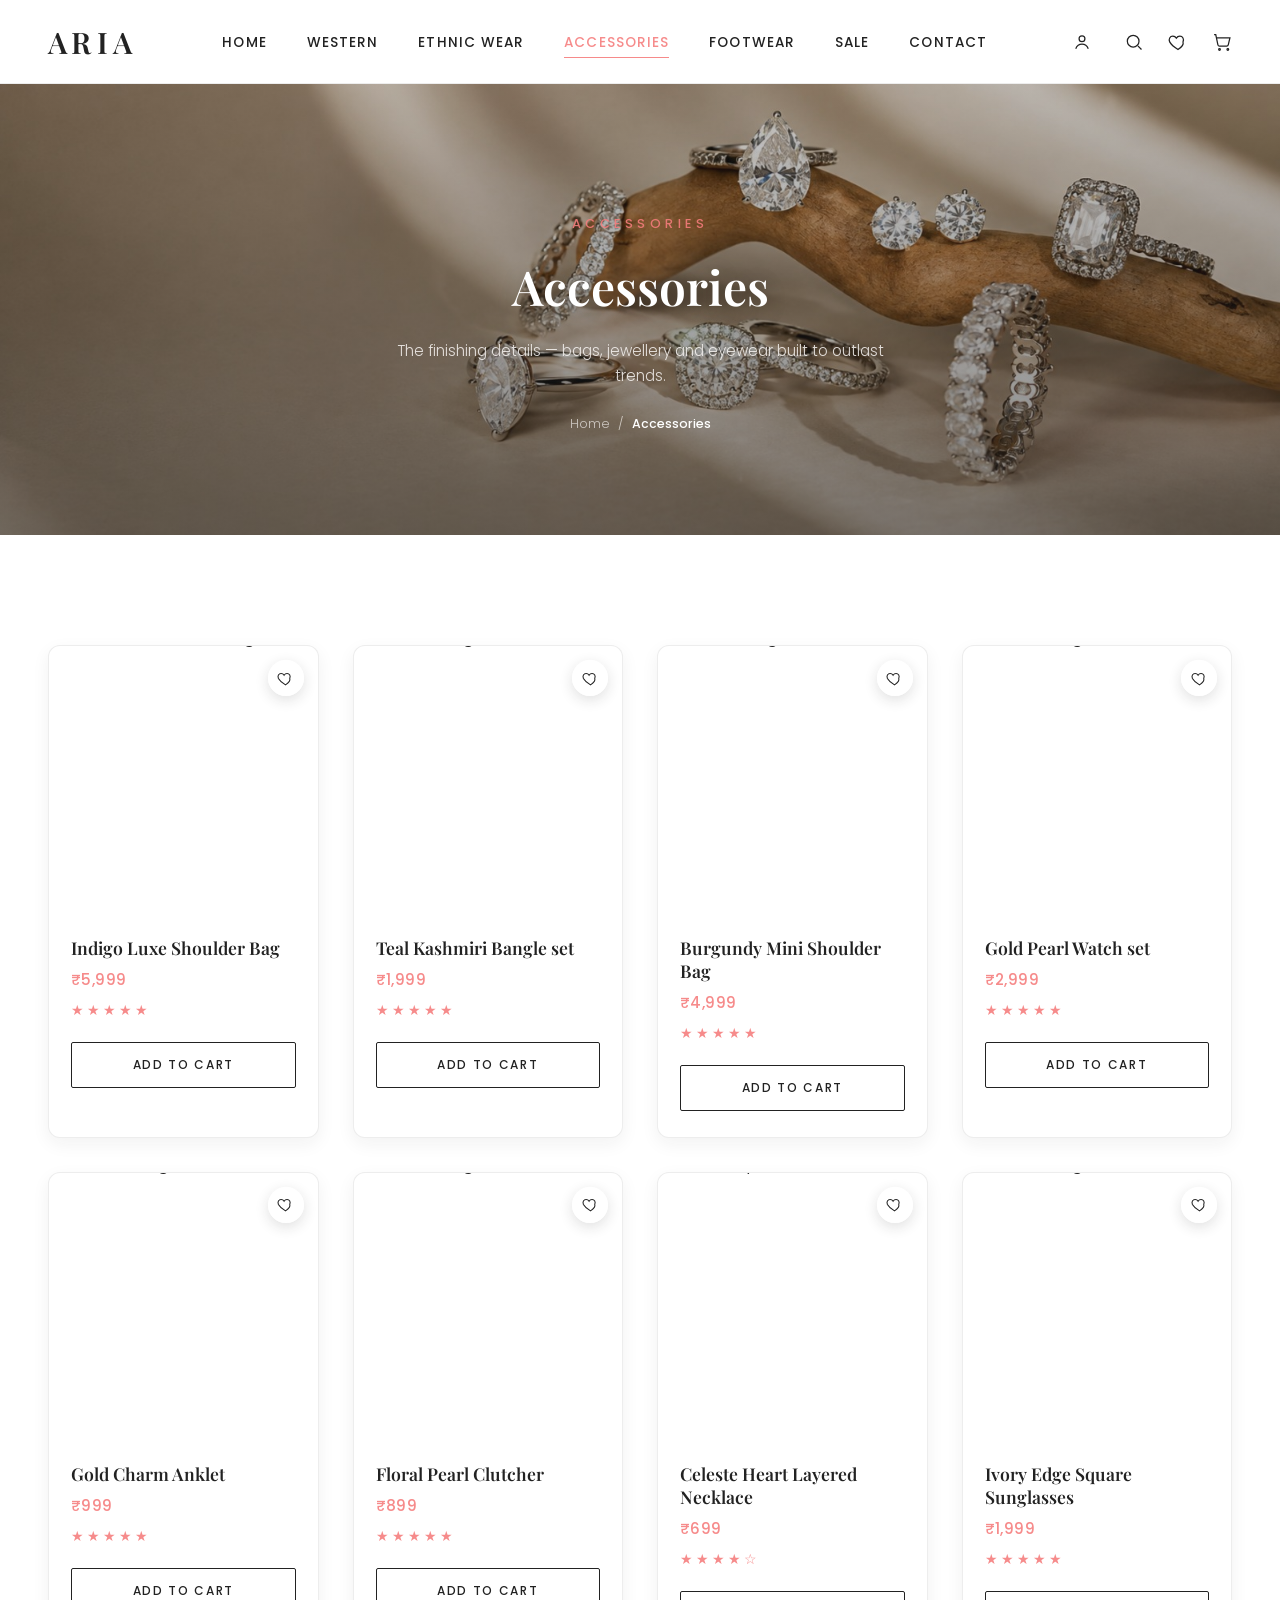
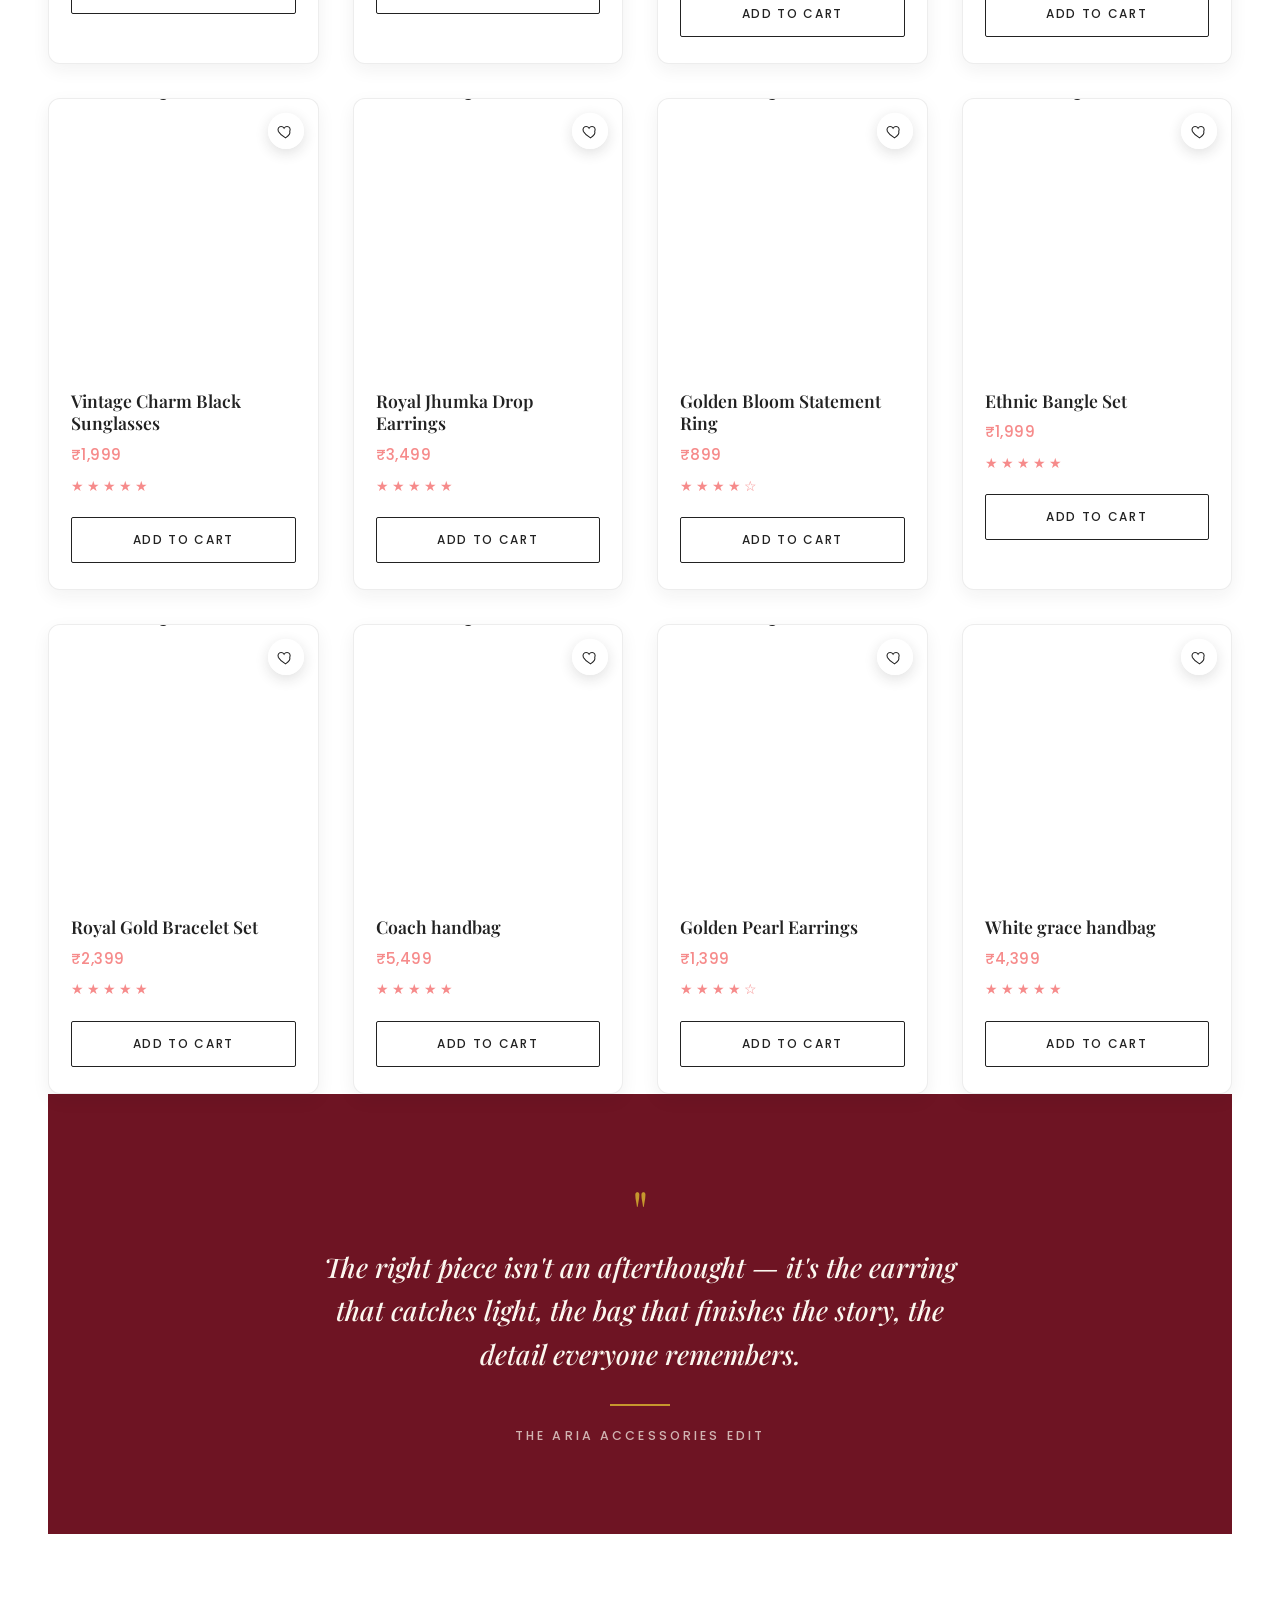
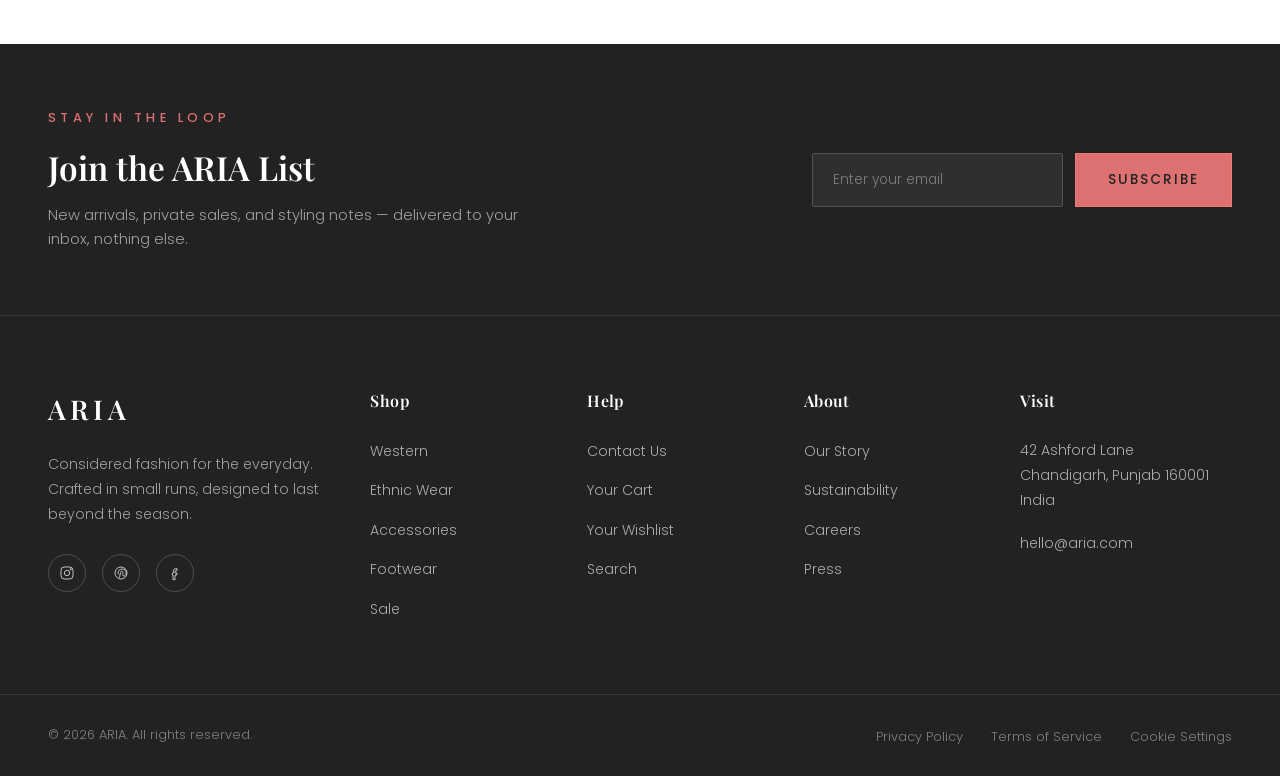
==== commit 83cce7f5: "Update accessories.html" ====
--- a/accessories.html
+++ b/accessories.html
@@ -9,6 +9,7 @@
   <link rel="preconnect" href="https://fonts.gstatic.com" crossorigin>
   <link href="https://fonts.googleapis.com/css2?family=Playfair+Display:wght@400;500;600;700&family=Poppins:wght@300;400;500;600&display=swap" rel="stylesheet">
   <link rel="stylesheet" href="accessories.css">
+  <script src="darkmode.js"></script>
 </head>
 <body>
   <header class="navbar">
@@ -77,19 +78,8 @@
   </section>
   <section class="arrivals shop-section" aria-labelledby="shop-heading">
   
-      <div class="filter-bar__meta">
-        
-        <label class="filter-bar__sort">
-          Sort by
-          <select data-sort-select>
-            <option value="newest">Newest</option>
-            <option value="price-asc">Price: Low to High</option>
-            <option value="price-desc">Price: High to Low</option>
-            <option value="popular" selected>Most Popular</option>
-          </select>
-        </label>
-      </div>
-    </div>
+    
+    
     <div class="arrivals__grid " data-product-grid>
       <article class="product-card" data-category="Bags" data-price="3999">
         <div class="product-card__image-wrap">
@@ -510,5 +500,7 @@
   </footer>
   <div class="toast" data-toast></div>
   <script src="site.js"></script>
+  <script src="wishlist.js"></script>
+<script src="search.js"></script>
 </body>
-</html>+</html>
